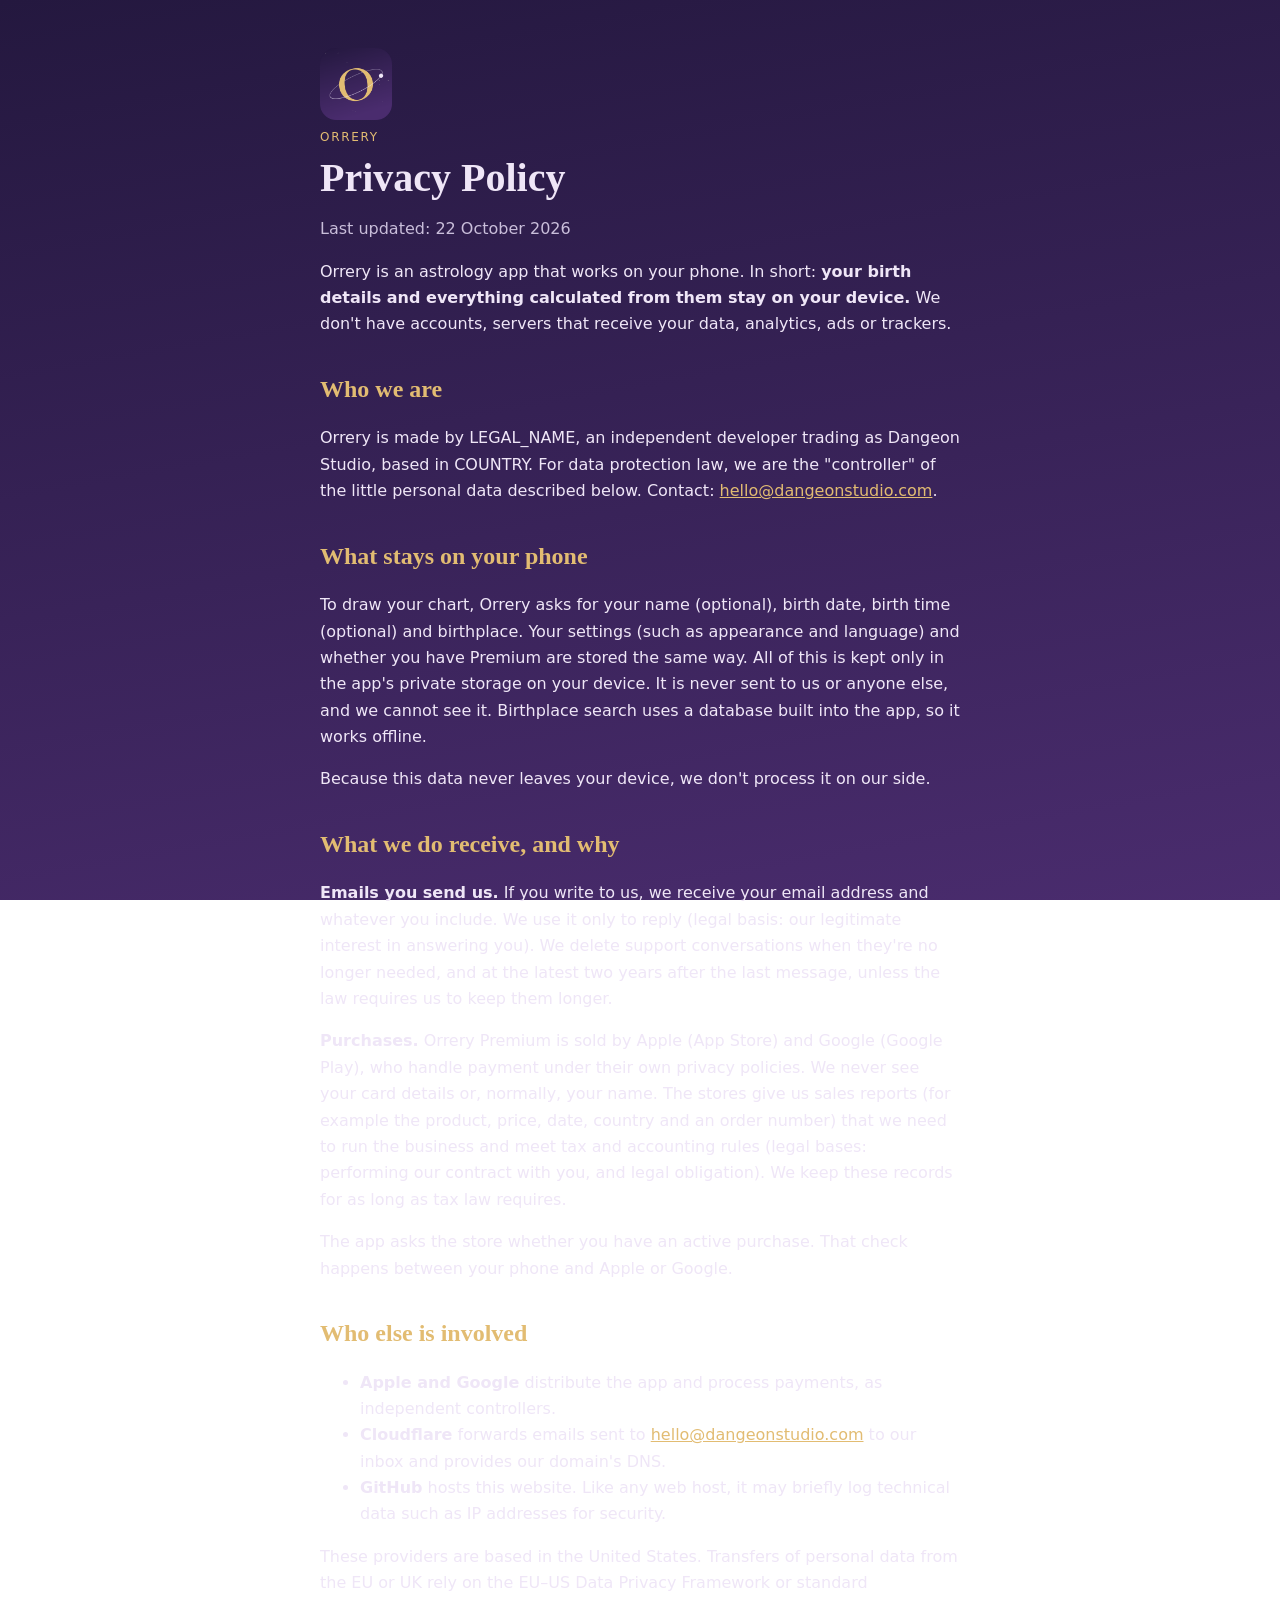
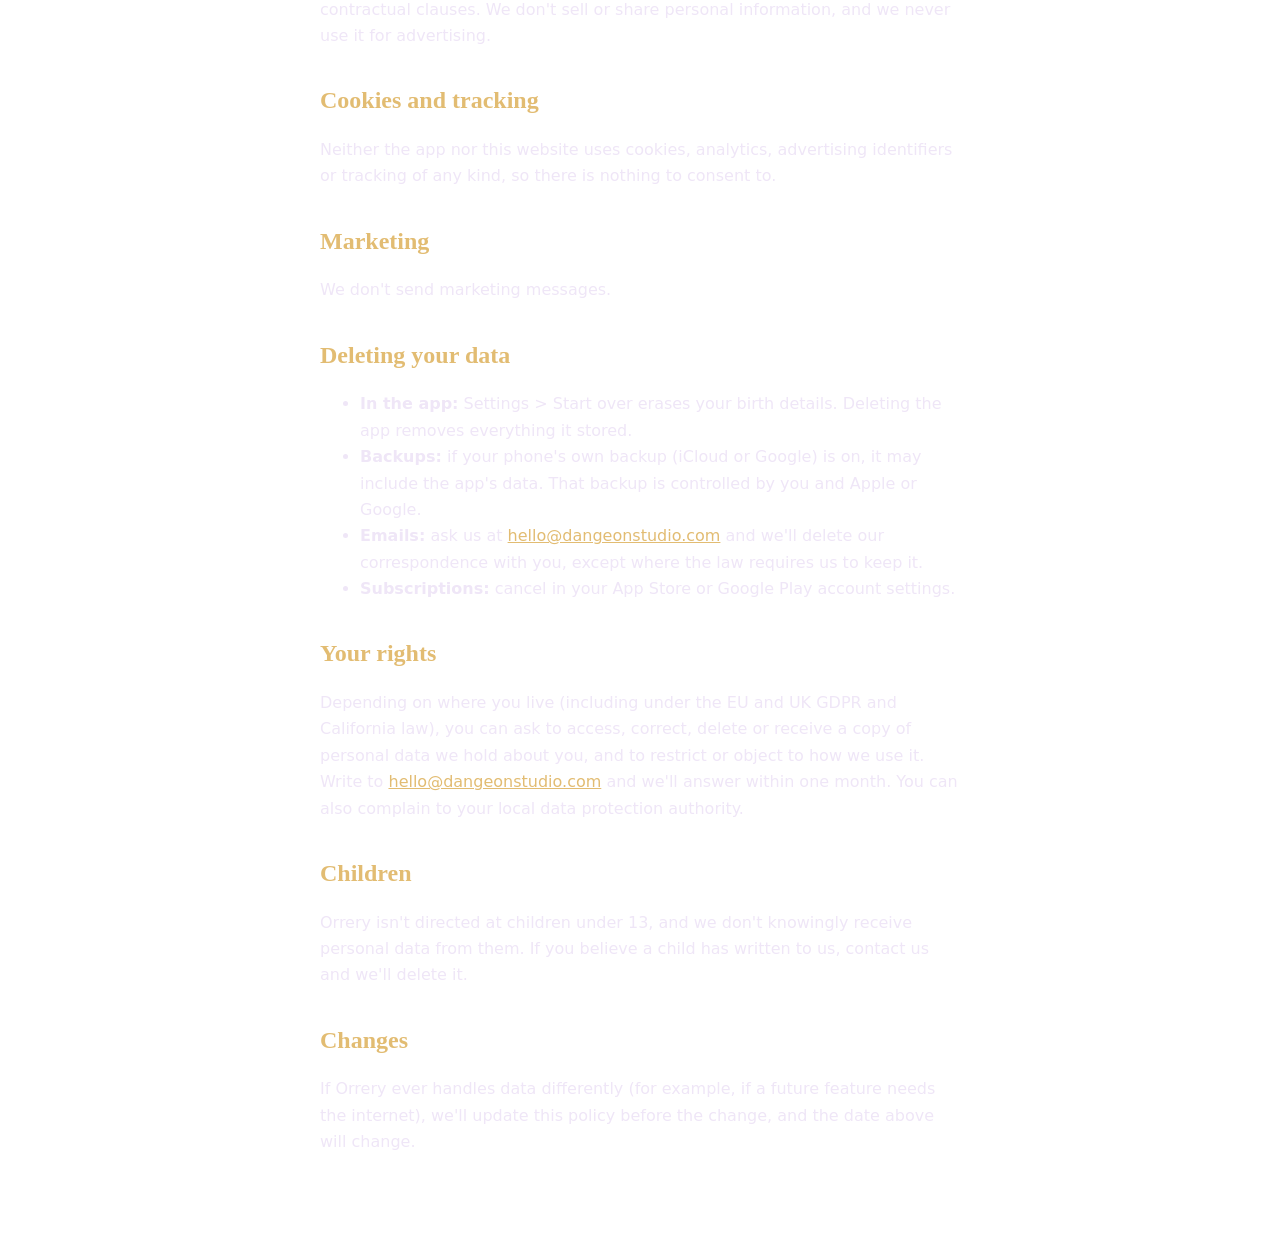
==== orrery/privacy.html @ 3363ac17 "Dangeon Studio site: home page and Orrery legal pages Co-Authored-By: Claude Opus 5.5 (1M context) <" ====
<!doctype html>
<html lang="en">
<head>
<meta charset="utf-8">
<meta name="viewport" content="width=device-width, initial-scale=1">
<title>Orrery Privacy Policy</title>
<link rel="stylesheet" href="../style.css">
</head>
<body>
<main>
<img class="mark" src="icon.png" alt="">
<div class="label">Orrery</div>
<h1>Privacy Policy</h1>
<p class="muted">Last updated: 22 October 2026</p>
<p>Orrery is an astrology app that works on your phone. In short: <strong>your birth details and everything calculated from them stay on your device.</strong> We don't have accounts, servers that receive your data, analytics, ads or trackers.</p>
<h2>Who we are</h2>
<p>Orrery is made by LEGAL_NAME, an independent developer trading as Dangeon Studio, based in COUNTRY. For data protection law, we are the "controller" of the little personal data described below. Contact: <a href="mailto:hello@dangeonstudio.com">hello@dangeonstudio.com</a>.</p>
<h2>What stays on your phone</h2>
<p>To draw your chart, Orrery asks for your name (optional), birth date, birth time (optional) and birthplace. Your settings (such as appearance and language) and whether you have Premium are stored the same way. All of this is kept only in the app's private storage on your device. It is never sent to us or anyone else, and we cannot see it. Birthplace search uses a database built into the app, so it works offline.</p>
<p>Because this data never leaves your device, we don't process it on our side.</p>
<h2>What we do receive, and why</h2>
<p><strong>Emails you send us.</strong> If you write to us, we receive your email address and whatever you include. We use it only to reply (legal basis: our legitimate interest in answering you). We delete support conversations when they're no longer needed, and at the latest two years after the last message, unless the law requires us to keep them longer.</p>
<p><strong>Purchases.</strong> Orrery Premium is sold by Apple (App Store) and Google (Google Play), who handle payment under their own privacy policies. We never see your card details or, normally, your name. The stores give us sales reports (for example the product, price, date, country and an order number) that we need to run the business and meet tax and accounting rules (legal bases: performing our contract with you, and legal obligation). We keep these records for as long as tax law requires.</p>
<p>The app asks the store whether you have an active purchase. That check happens between your phone and Apple or Google.</p>
<h2>Who else is involved</h2>
<ul><li><strong>Apple and Google</strong> distribute the app and process payments, as independent controllers.</li><li><strong>Cloudflare</strong> forwards emails sent to <a href="mailto:hello@dangeonstudio.com">hello@dangeonstudio.com</a> to our inbox and provides our domain's DNS.</li><li><strong>GitHub</strong> hosts this website. Like any web host, it may briefly log technical data such as IP addresses for security.</li></ul>
<p>These providers are based in the United States. Transfers of personal data from the EU or UK rely on the EU–US Data Privacy Framework or standard contractual clauses. We don't sell or share personal information, and we never use it for advertising.</p>
<h2>Cookies and tracking</h2>
<p>Neither the app nor this website uses cookies, analytics, advertising identifiers or tracking of any kind, so there is nothing to consent to.</p>
<h2>Marketing</h2>
<p>We don't send marketing messages.</p>
<h2>Deleting your data</h2>
<ul><li><strong>In the app:</strong> Settings &gt; Start over erases your birth details. Deleting the app removes everything it stored.</li><li><strong>Backups:</strong> if your phone's own backup (iCloud or Google) is on, it may include the app's data. That backup is controlled by you and Apple or Google.</li><li><strong>Emails:</strong> ask us at <a href="mailto:hello@dangeonstudio.com">hello@dangeonstudio.com</a> and we'll delete our correspondence with you, except where the law requires us to keep it.</li><li><strong>Subscriptions:</strong> cancel in your App Store or Google Play account settings.</li></ul>
<h2>Your rights</h2>
<p>Depending on where you live (including under the EU and UK GDPR and California law), you can ask to access, correct, delete or receive a copy of personal data we hold about you, and to restrict or object to how we use it. Write to <a href="mailto:hello@dangeonstudio.com">hello@dangeonstudio.com</a> and we'll answer within one month. You can also complain to your local data protection authority.</p>
<h2>Children</h2>
<p>Orrery isn't directed at children under 13, and we don't knowingly receive personal data from them. If you believe a child has written to us, contact us and we'll delete it.</p>
<h2>Changes</h2>
<p>If Orrery ever handles data differently (for example, if a future feature needs the internet), we'll update this policy before the change, and the date above will change.</p>
</main>
</body>
</html>
---- style.css ----
:root{--bg:#24183F;--bg2:#4A2C6E;--ink:#EFE6F7;--muted:#C9BEDA;--gold:#E2BC72}
*{box-sizing:border-box}
body{margin:0;min-height:100vh;background:linear-gradient(170deg,var(--bg),var(--bg2)) fixed;color:var(--ink);font:16px/1.65 system-ui,-apple-system,"Segoe UI",sans-serif}
main{max-width:680px;margin:0 auto;padding:48px 20px 80px}
h1{font-family:"Cormorant Garamond",Georgia,serif;font-weight:600;font-size:40px;line-height:1.1;margin:8px 0 4px}
h2{font-family:"Cormorant Garamond",Georgia,serif;font-weight:600;font-size:24px;margin:32px 0 6px;color:var(--gold)}
.label{letter-spacing:.14em;text-transform:uppercase;font-size:12px;color:var(--gold)}
.muted{color:var(--muted)}
a{color:var(--gold)}
img.mark{width:72px;height:72px}
.card{display:flex;gap:16px;align-items:center;margin-top:32px;padding:18px;border:1px solid rgba(239,230,247,.18);border-radius:18px;background:rgba(239,230,247,.06);color:var(--ink);text-decoration:none}
.card img{width:56px;height:56px}
.card strong{font-family:"Cormorant Garamond",Georgia,serif;font-size:24px;display:block}
.links a{display:inline-block;margin:6px 18px 0 0}
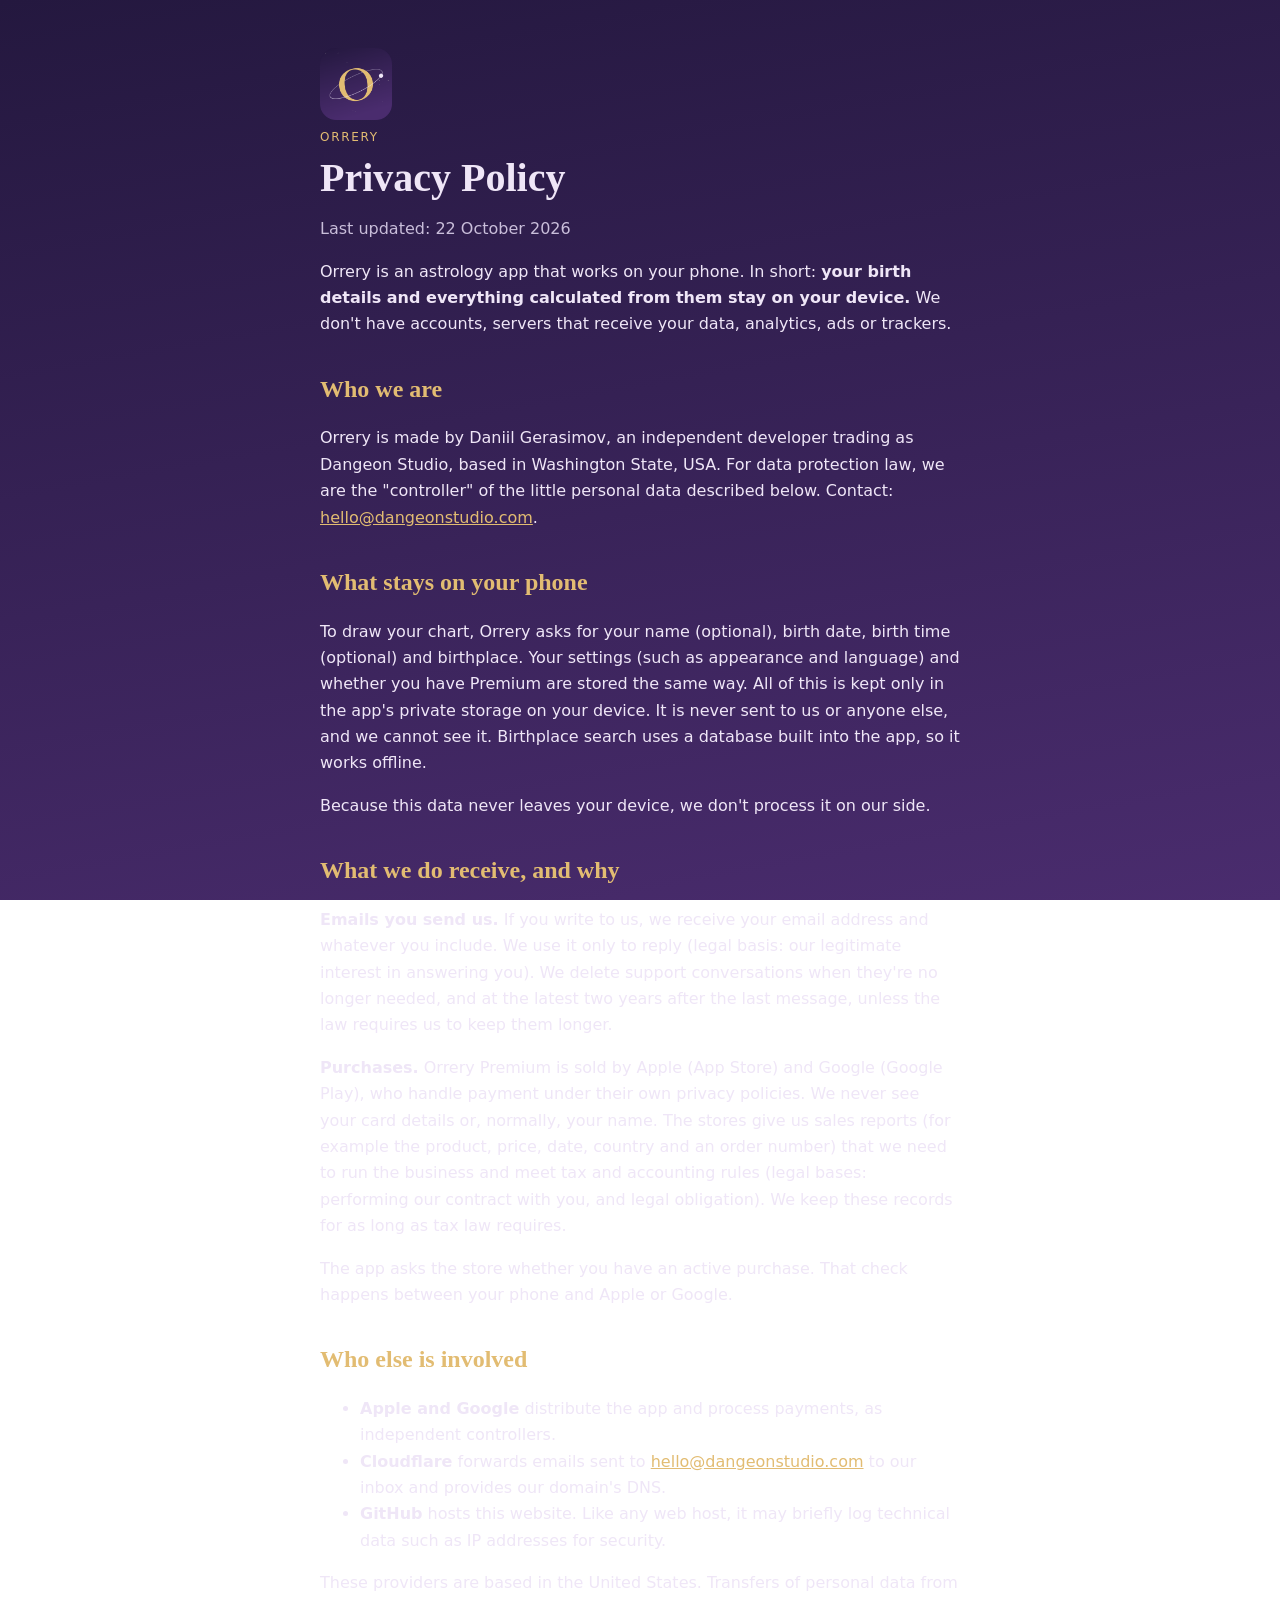
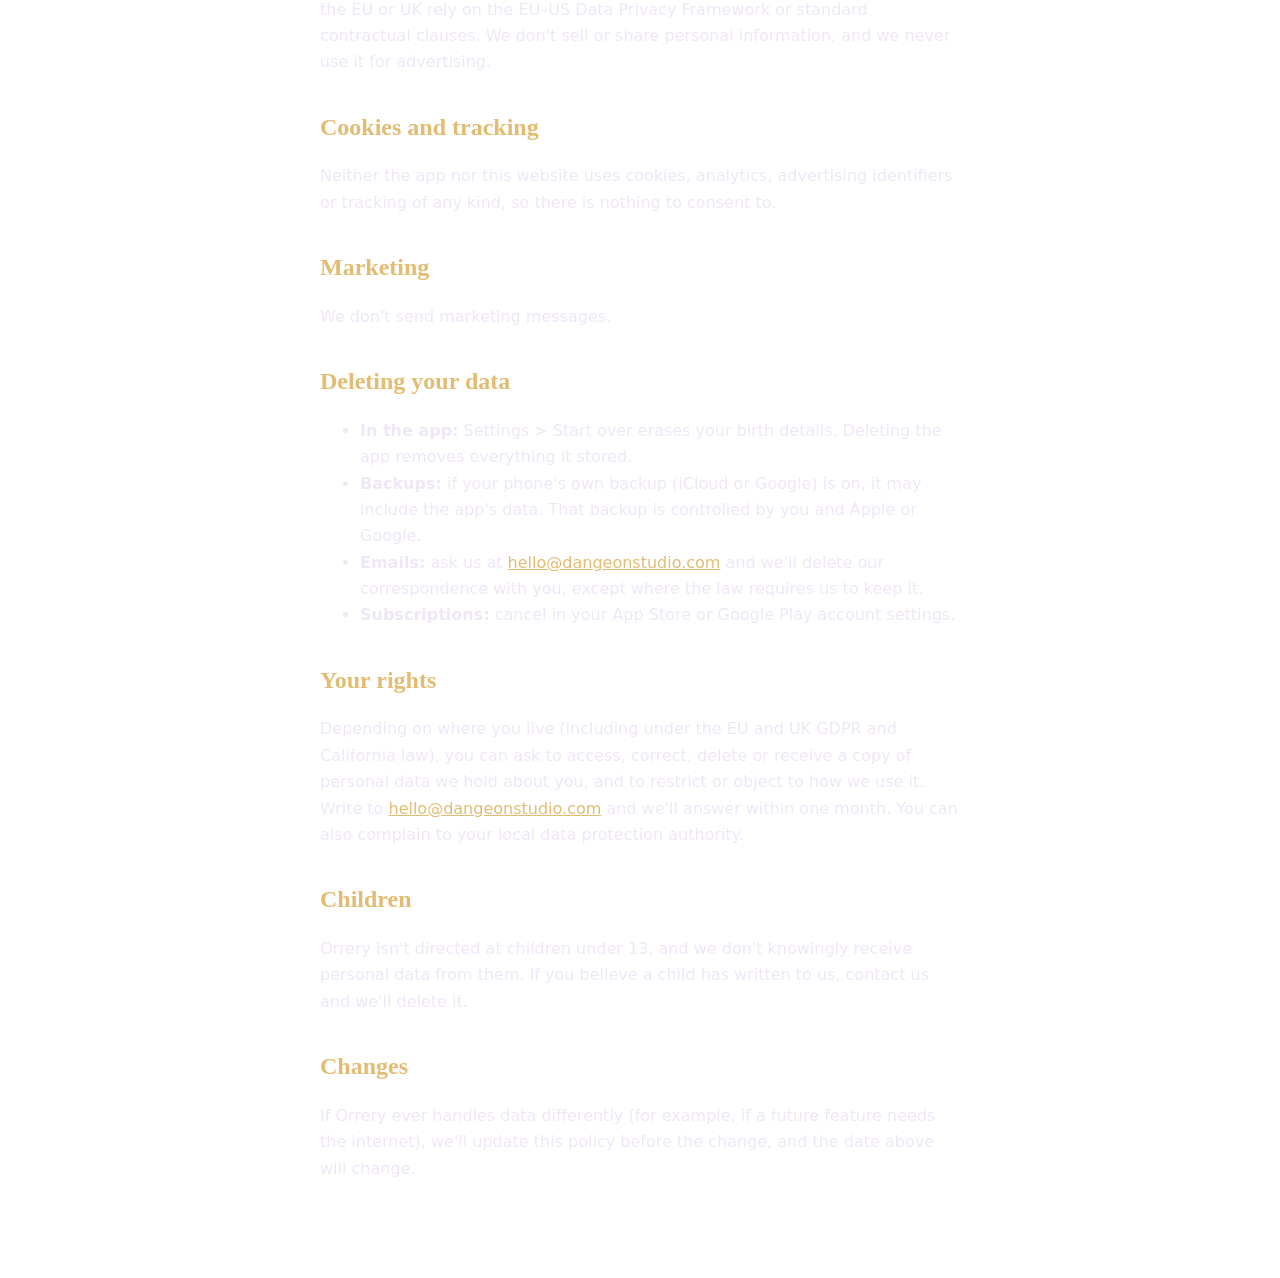
==== commit 9d6245b6: "Orrery legal pages: owner's name and Washington State, USA Co-Authored-By: Claude Opus 5.5 (1M conte" ====
--- a/orrery/privacy.html
+++ b/orrery/privacy.html
@@ -14,7 +14,7 @@
 <p class="muted">Last updated: 22 October 2026</p>
 <p>Orrery is an astrology app that works on your phone. In short: <strong>your birth details and everything calculated from them stay on your device.</strong> We don't have accounts, servers that receive your data, analytics, ads or trackers.</p>
 <h2>Who we are</h2>
-<p>Orrery is made by LEGAL_NAME, an independent developer trading as Dangeon Studio, based in COUNTRY. For data protection law, we are the "controller" of the little personal data described below. Contact: <a href="mailto:hello@dangeonstudio.com">hello@dangeonstudio.com</a>.</p>
+<p>Orrery is made by Daniil Gerasimov, an independent developer trading as Dangeon Studio, based in Washington State, USA. For data protection law, we are the "controller" of the little personal data described below. Contact: <a href="mailto:hello@dangeonstudio.com">hello@dangeonstudio.com</a>.</p>
 <h2>What stays on your phone</h2>
 <p>To draw your chart, Orrery asks for your name (optional), birth date, birth time (optional) and birthplace. Your settings (such as appearance and language) and whether you have Premium are stored the same way. All of this is kept only in the app's private storage on your device. It is never sent to us or anyone else, and we cannot see it. Birthplace search uses a database built into the app, so it works offline.</p>
 <p>Because this data never leaves your device, we don't process it on our side.</p>
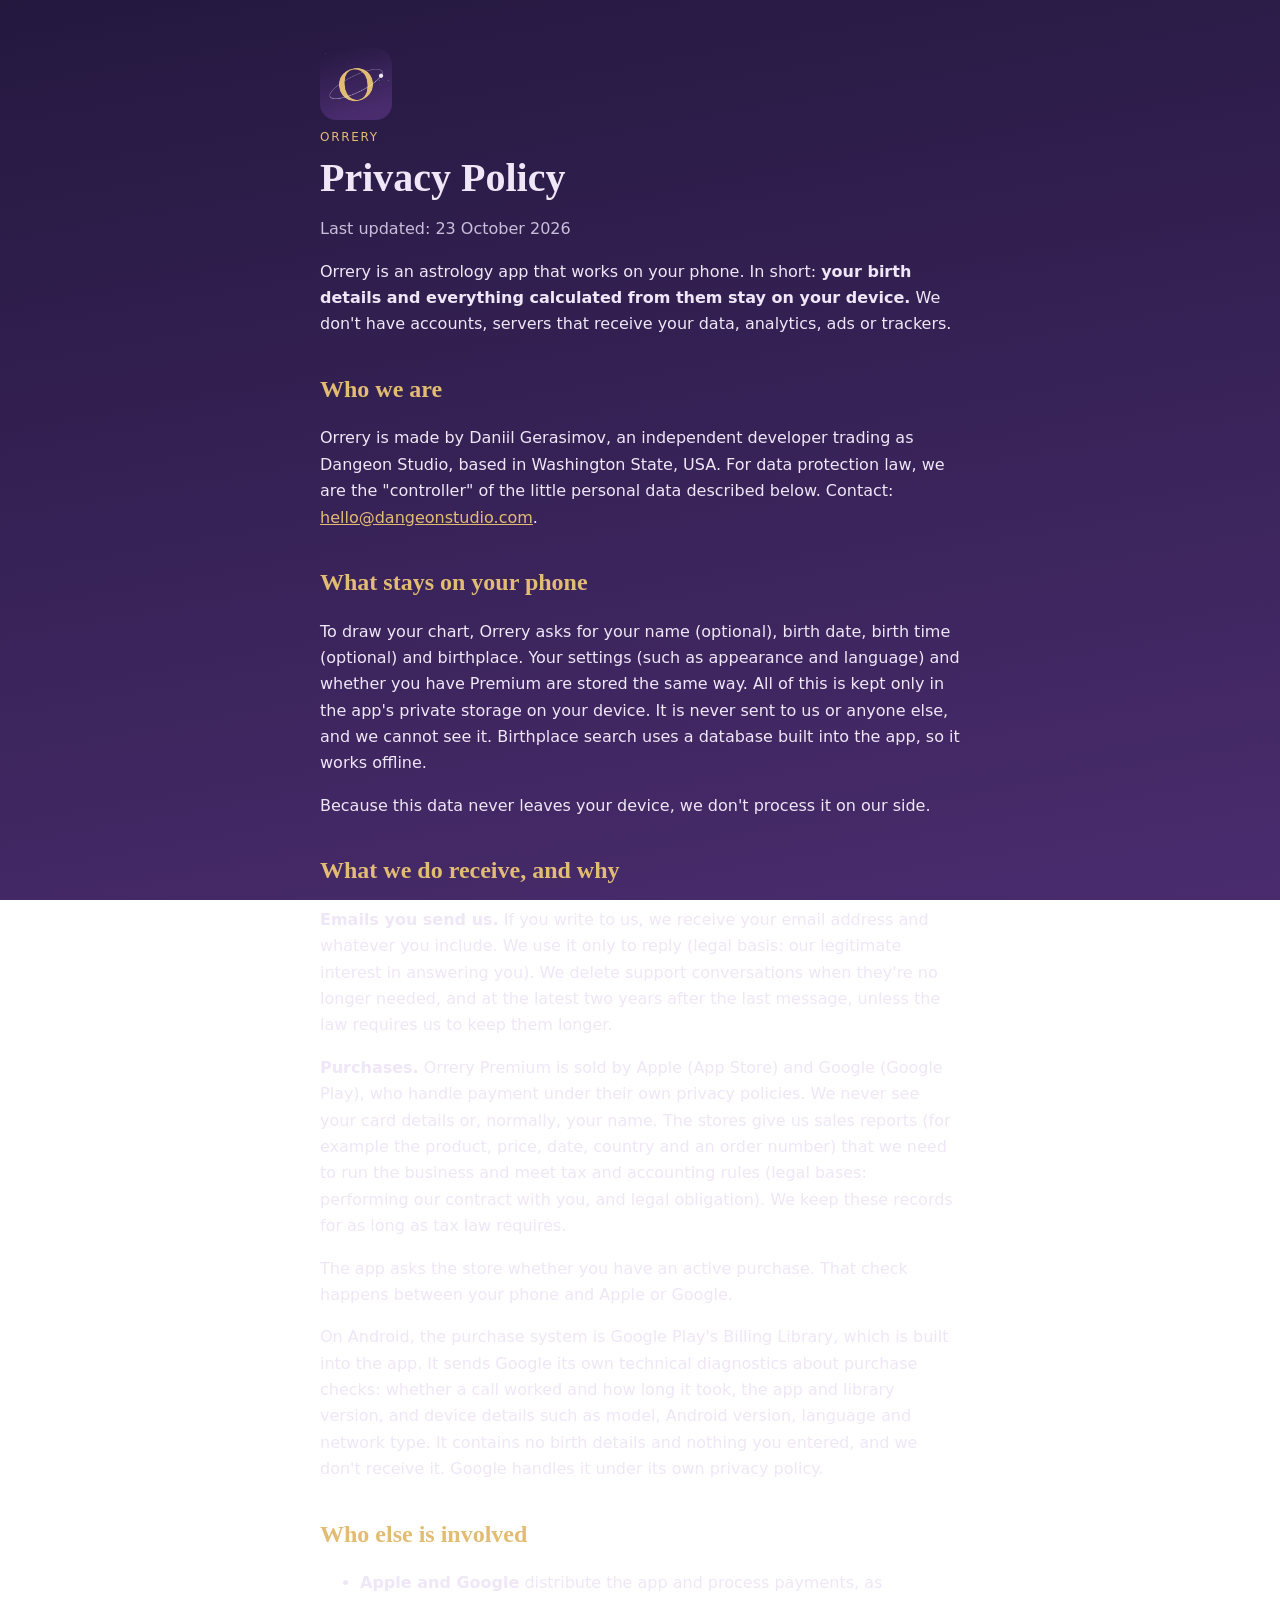
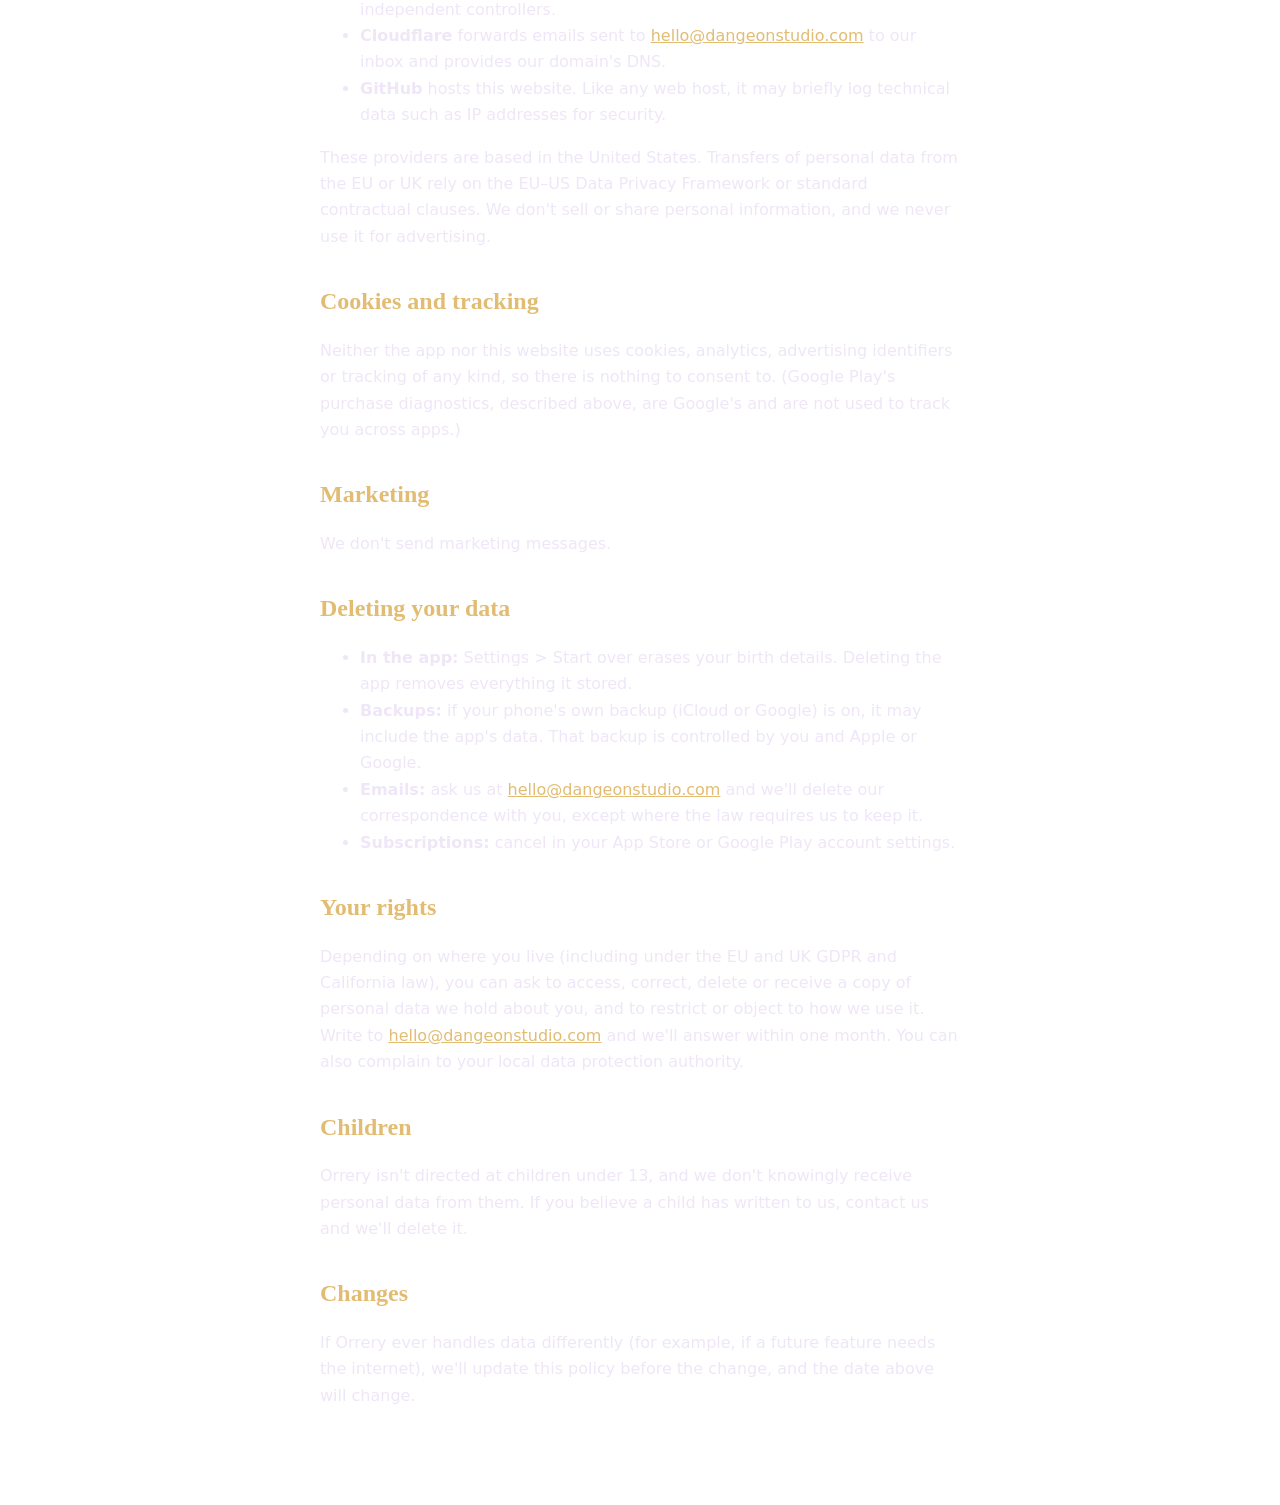
==== commit 8da83337: "Orrery privacy: Google Play billing diagnostics on Android Co-Authored-By: Claude Opus 5.5 (1M conte" ====
--- a/orrery/privacy.html
+++ b/orrery/privacy.html
@@ -11,7 +11,7 @@
 <img class="mark" src="icon.png" alt="">
 <div class="label">Orrery</div>
 <h1>Privacy Policy</h1>
-<p class="muted">Last updated: 22 October 2026</p>
+<p class="muted">Last updated: 23 October 2026</p>
 <p>Orrery is an astrology app that works on your phone. In short: <strong>your birth details and everything calculated from them stay on your device.</strong> We don't have accounts, servers that receive your data, analytics, ads or trackers.</p>
 <h2>Who we are</h2>
 <p>Orrery is made by Daniil Gerasimov, an independent developer trading as Dangeon Studio, based in Washington State, USA. For data protection law, we are the "controller" of the little personal data described below. Contact: <a href="mailto:hello@dangeonstudio.com">hello@dangeonstudio.com</a>.</p>
@@ -21,12 +21,13 @@
 <h2>What we do receive, and why</h2>
 <p><strong>Emails you send us.</strong> If you write to us, we receive your email address and whatever you include. We use it only to reply (legal basis: our legitimate interest in answering you). We delete support conversations when they're no longer needed, and at the latest two years after the last message, unless the law requires us to keep them longer.</p>
 <p><strong>Purchases.</strong> Orrery Premium is sold by Apple (App Store) and Google (Google Play), who handle payment under their own privacy policies. We never see your card details or, normally, your name. The stores give us sales reports (for example the product, price, date, country and an order number) that we need to run the business and meet tax and accounting rules (legal bases: performing our contract with you, and legal obligation). We keep these records for as long as tax law requires.</p>
-<p>The app asks the store whether you have an active purchase. That check happens between your phone and Apple or Google.</p>
+<p>The app asks the store whether you have an active purchase. That check happens between your phone and Apple or Google.
+<p>On Android, the purchase system is Google Play's Billing Library, which is built into the app. It sends Google its own technical diagnostics about purchase checks: whether a call worked and how long it took, the app and library version, and device details such as model, Android version, language and network type. It contains no birth details and nothing you entered, and we don't receive it. Google handles it under its own privacy policy.</p></p>
 <h2>Who else is involved</h2>
 <ul><li><strong>Apple and Google</strong> distribute the app and process payments, as independent controllers.</li><li><strong>Cloudflare</strong> forwards emails sent to <a href="mailto:hello@dangeonstudio.com">hello@dangeonstudio.com</a> to our inbox and provides our domain's DNS.</li><li><strong>GitHub</strong> hosts this website. Like any web host, it may briefly log technical data such as IP addresses for security.</li></ul>
 <p>These providers are based in the United States. Transfers of personal data from the EU or UK rely on the EU–US Data Privacy Framework or standard contractual clauses. We don't sell or share personal information, and we never use it for advertising.</p>
 <h2>Cookies and tracking</h2>
-<p>Neither the app nor this website uses cookies, analytics, advertising identifiers or tracking of any kind, so there is nothing to consent to.</p>
+<p>Neither the app nor this website uses cookies, analytics, advertising identifiers or tracking of any kind, so there is nothing to consent to. (Google Play's purchase diagnostics, described above, are Google's and are not used to track you across apps.)</p>
 <h2>Marketing</h2>
 <p>We don't send marketing messages.</p>
 <h2>Deleting your data</h2>
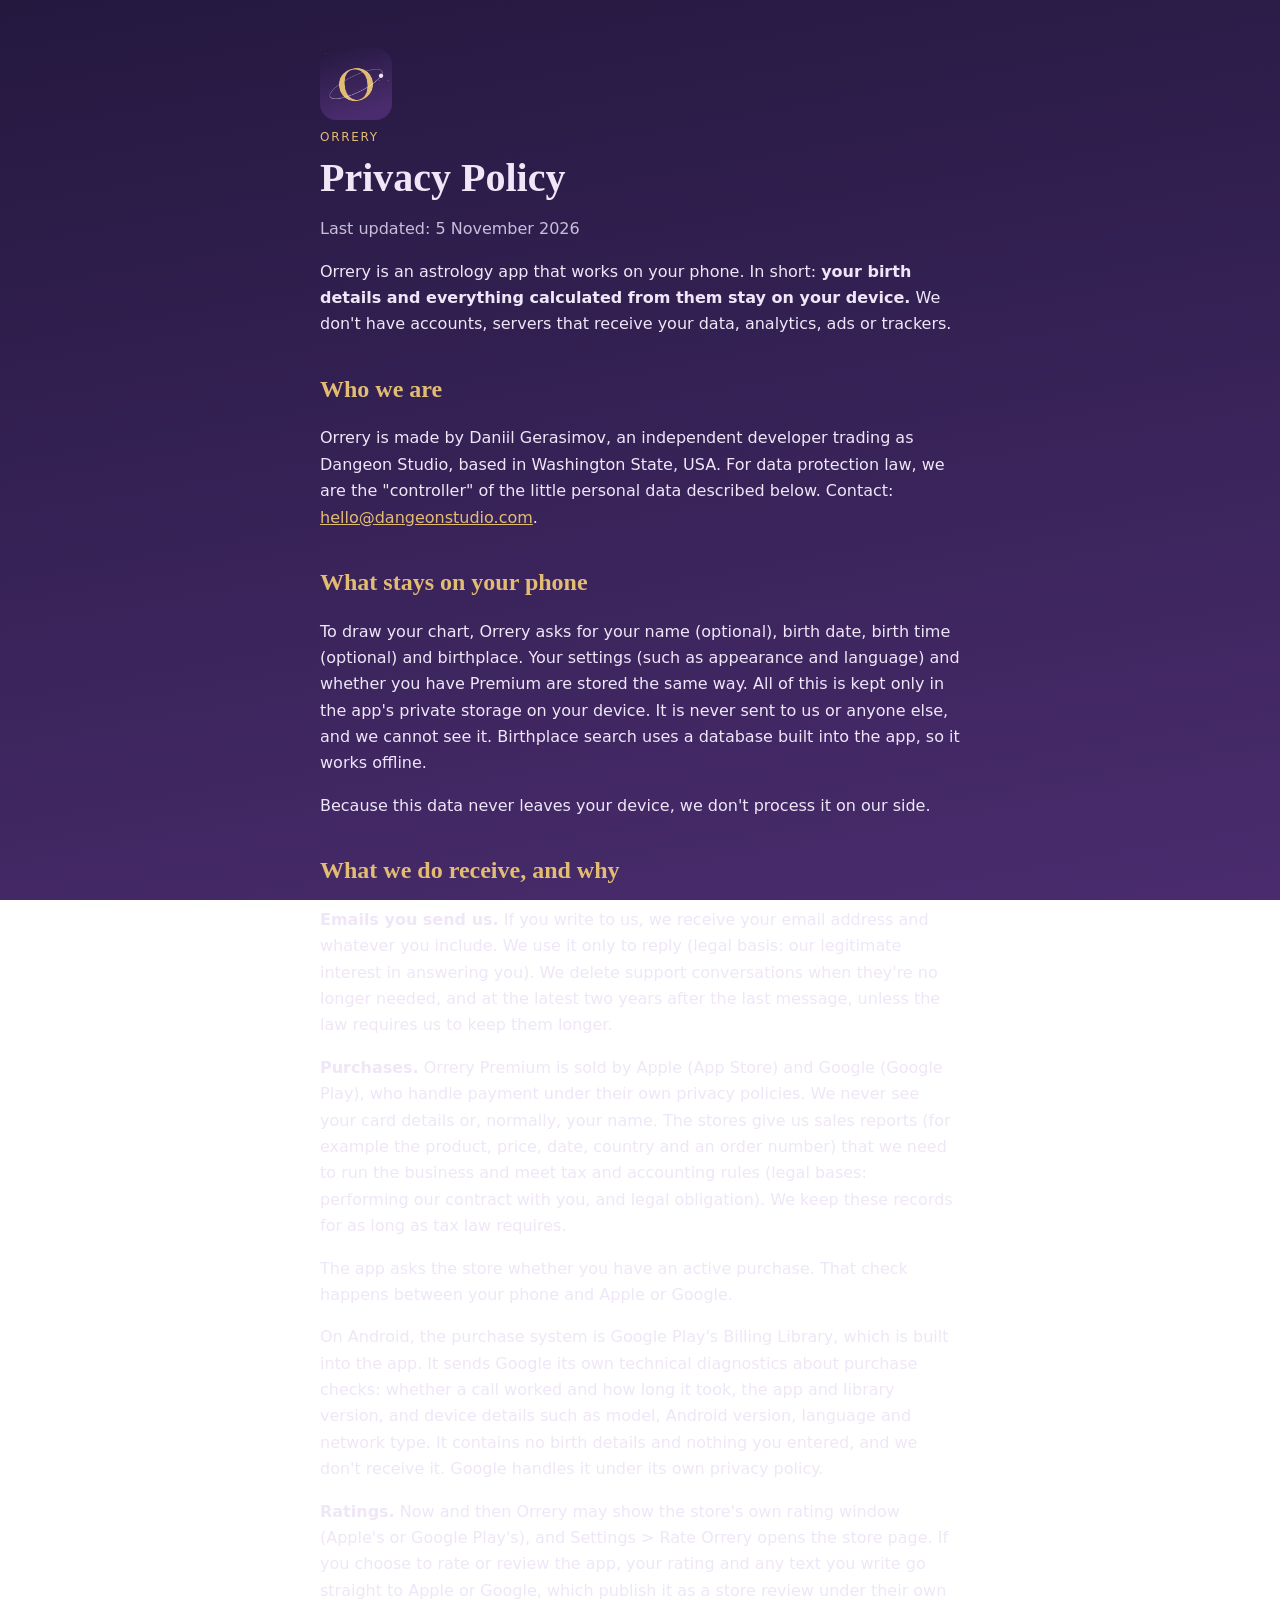
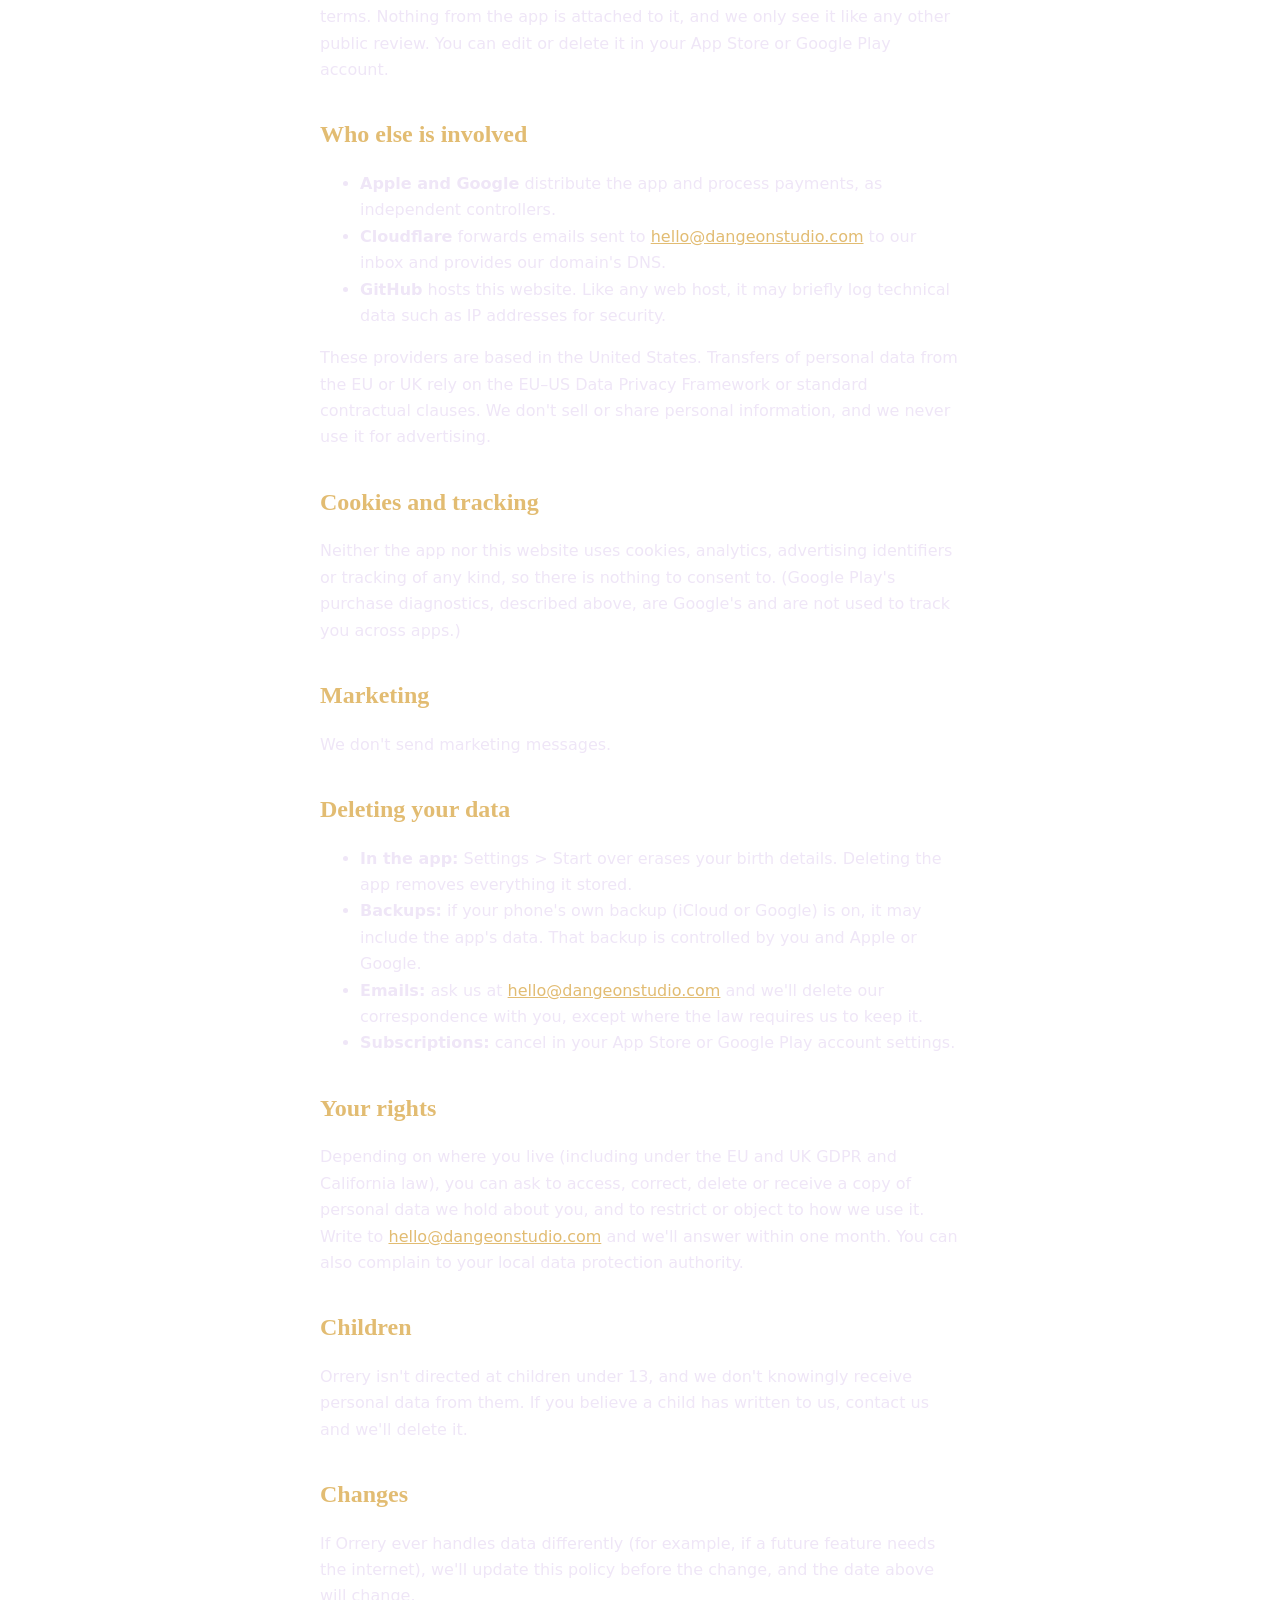
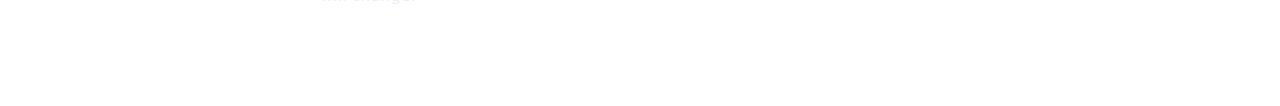
==== commit 07580eb6: "Orrery privacy: store ratings go to Apple/Google Co-Authored-By: Claude Opus 5.5 <noreply@anthropic." ====
--- a/orrery/privacy.html
+++ b/orrery/privacy.html
@@ -11,7 +11,7 @@
 <img class="mark" src="icon.png" alt="">
 <div class="label">Orrery</div>
 <h1>Privacy Policy</h1>
-<p class="muted">Last updated: 23 October 2026</p>
+<p class="muted">Last updated: 5 November 2026</p>
 <p>Orrery is an astrology app that works on your phone. In short: <strong>your birth details and everything calculated from them stay on your device.</strong> We don't have accounts, servers that receive your data, analytics, ads or trackers.</p>
 <h2>Who we are</h2>
 <p>Orrery is made by Daniil Gerasimov, an independent developer trading as Dangeon Studio, based in Washington State, USA. For data protection law, we are the "controller" of the little personal data described below. Contact: <a href="mailto:hello@dangeonstudio.com">hello@dangeonstudio.com</a>.</p>
@@ -23,6 +23,7 @@
 <p><strong>Purchases.</strong> Orrery Premium is sold by Apple (App Store) and Google (Google Play), who handle payment under their own privacy policies. We never see your card details or, normally, your name. The stores give us sales reports (for example the product, price, date, country and an order number) that we need to run the business and meet tax and accounting rules (legal bases: performing our contract with you, and legal obligation). We keep these records for as long as tax law requires.</p>
 <p>The app asks the store whether you have an active purchase. That check happens between your phone and Apple or Google.
 <p>On Android, the purchase system is Google Play's Billing Library, which is built into the app. It sends Google its own technical diagnostics about purchase checks: whether a call worked and how long it took, the app and library version, and device details such as model, Android version, language and network type. It contains no birth details and nothing you entered, and we don't receive it. Google handles it under its own privacy policy.</p></p>
+<p><strong>Ratings.</strong> Now and then Orrery may show the store's own rating window (Apple's or Google Play's), and Settings &gt; Rate Orrery opens the store page. If you choose to rate or review the app, your rating and any text you write go straight to Apple or Google, which publish it as a store review under their own terms. Nothing from the app is attached to it, and we only see it like any other public review. You can edit or delete it in your App Store or Google Play account.</p>
 <h2>Who else is involved</h2>
 <ul><li><strong>Apple and Google</strong> distribute the app and process payments, as independent controllers.</li><li><strong>Cloudflare</strong> forwards emails sent to <a href="mailto:hello@dangeonstudio.com">hello@dangeonstudio.com</a> to our inbox and provides our domain's DNS.</li><li><strong>GitHub</strong> hosts this website. Like any web host, it may briefly log technical data such as IP addresses for security.</li></ul>
 <p>These providers are based in the United States. Transfers of personal data from the EU or UK rely on the EU–US Data Privacy Framework or standard contractual clauses. We don't sell or share personal information, and we never use it for advertising.</p>
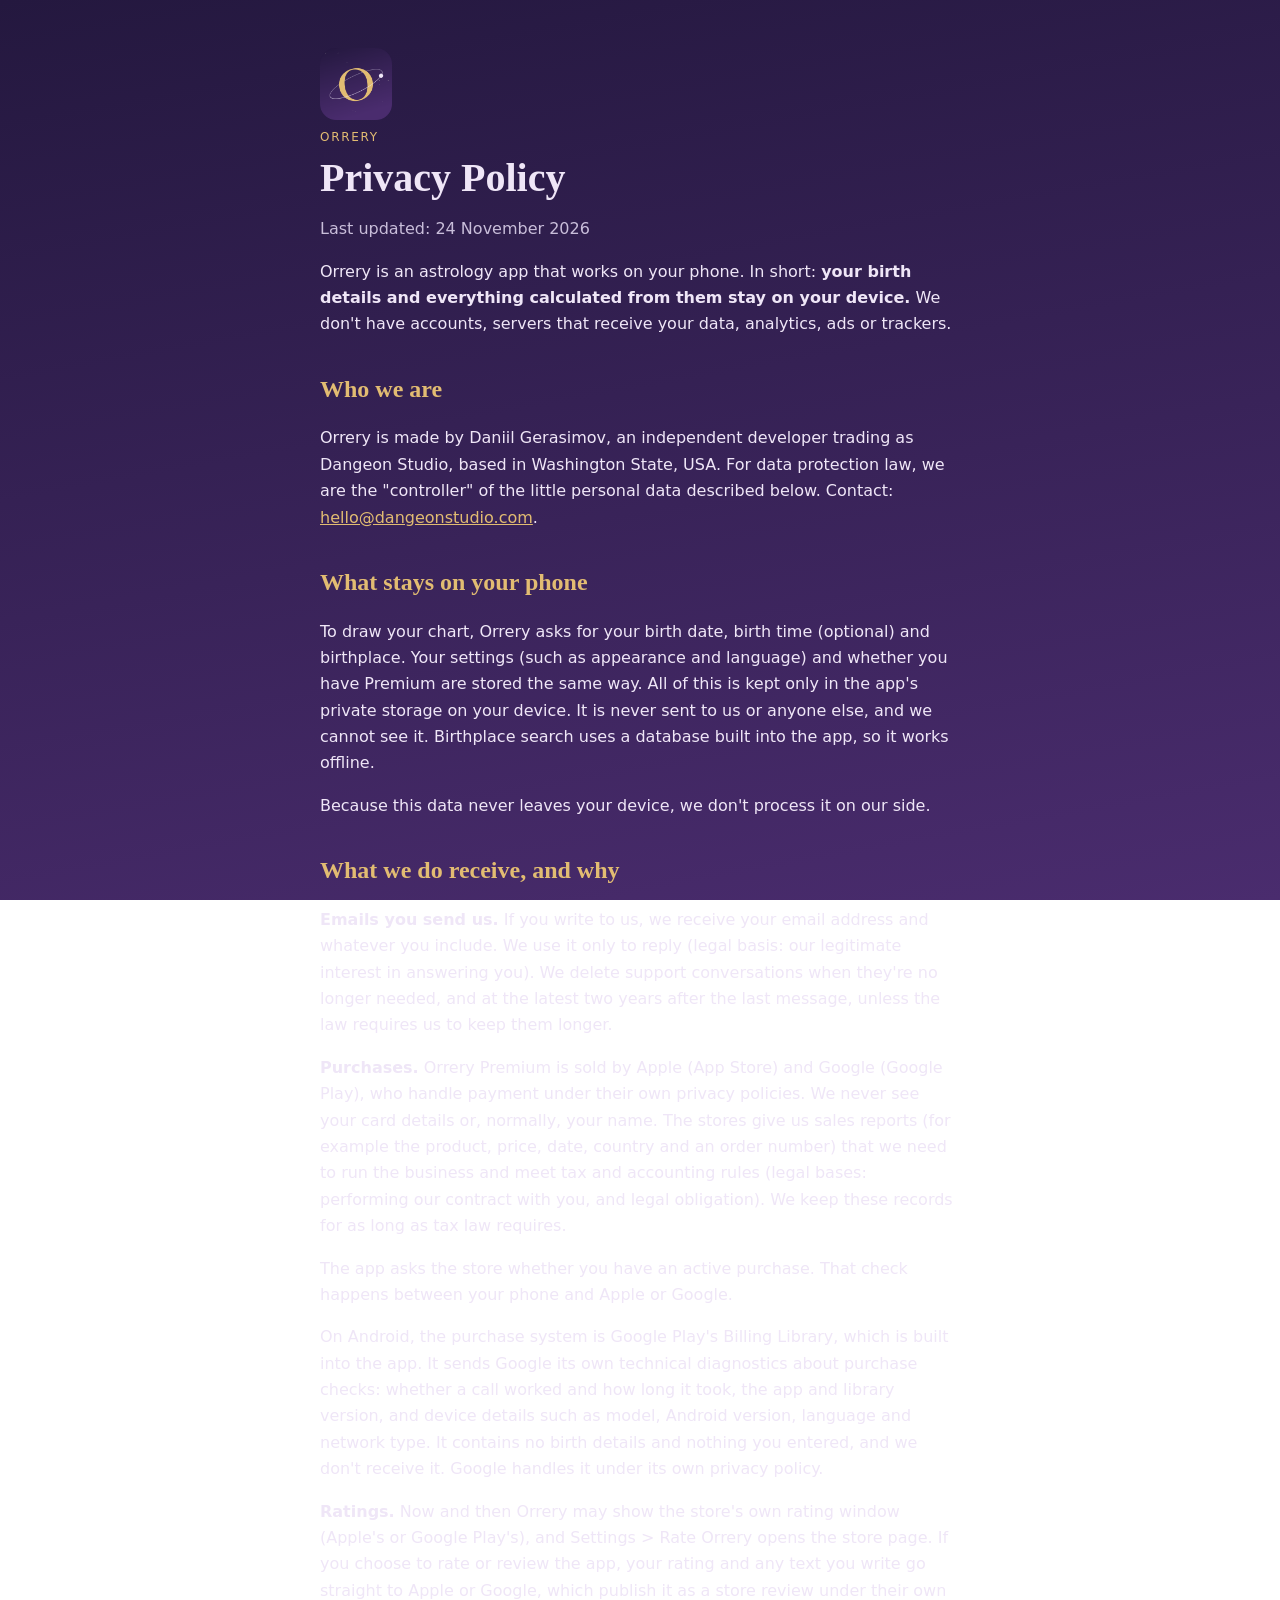
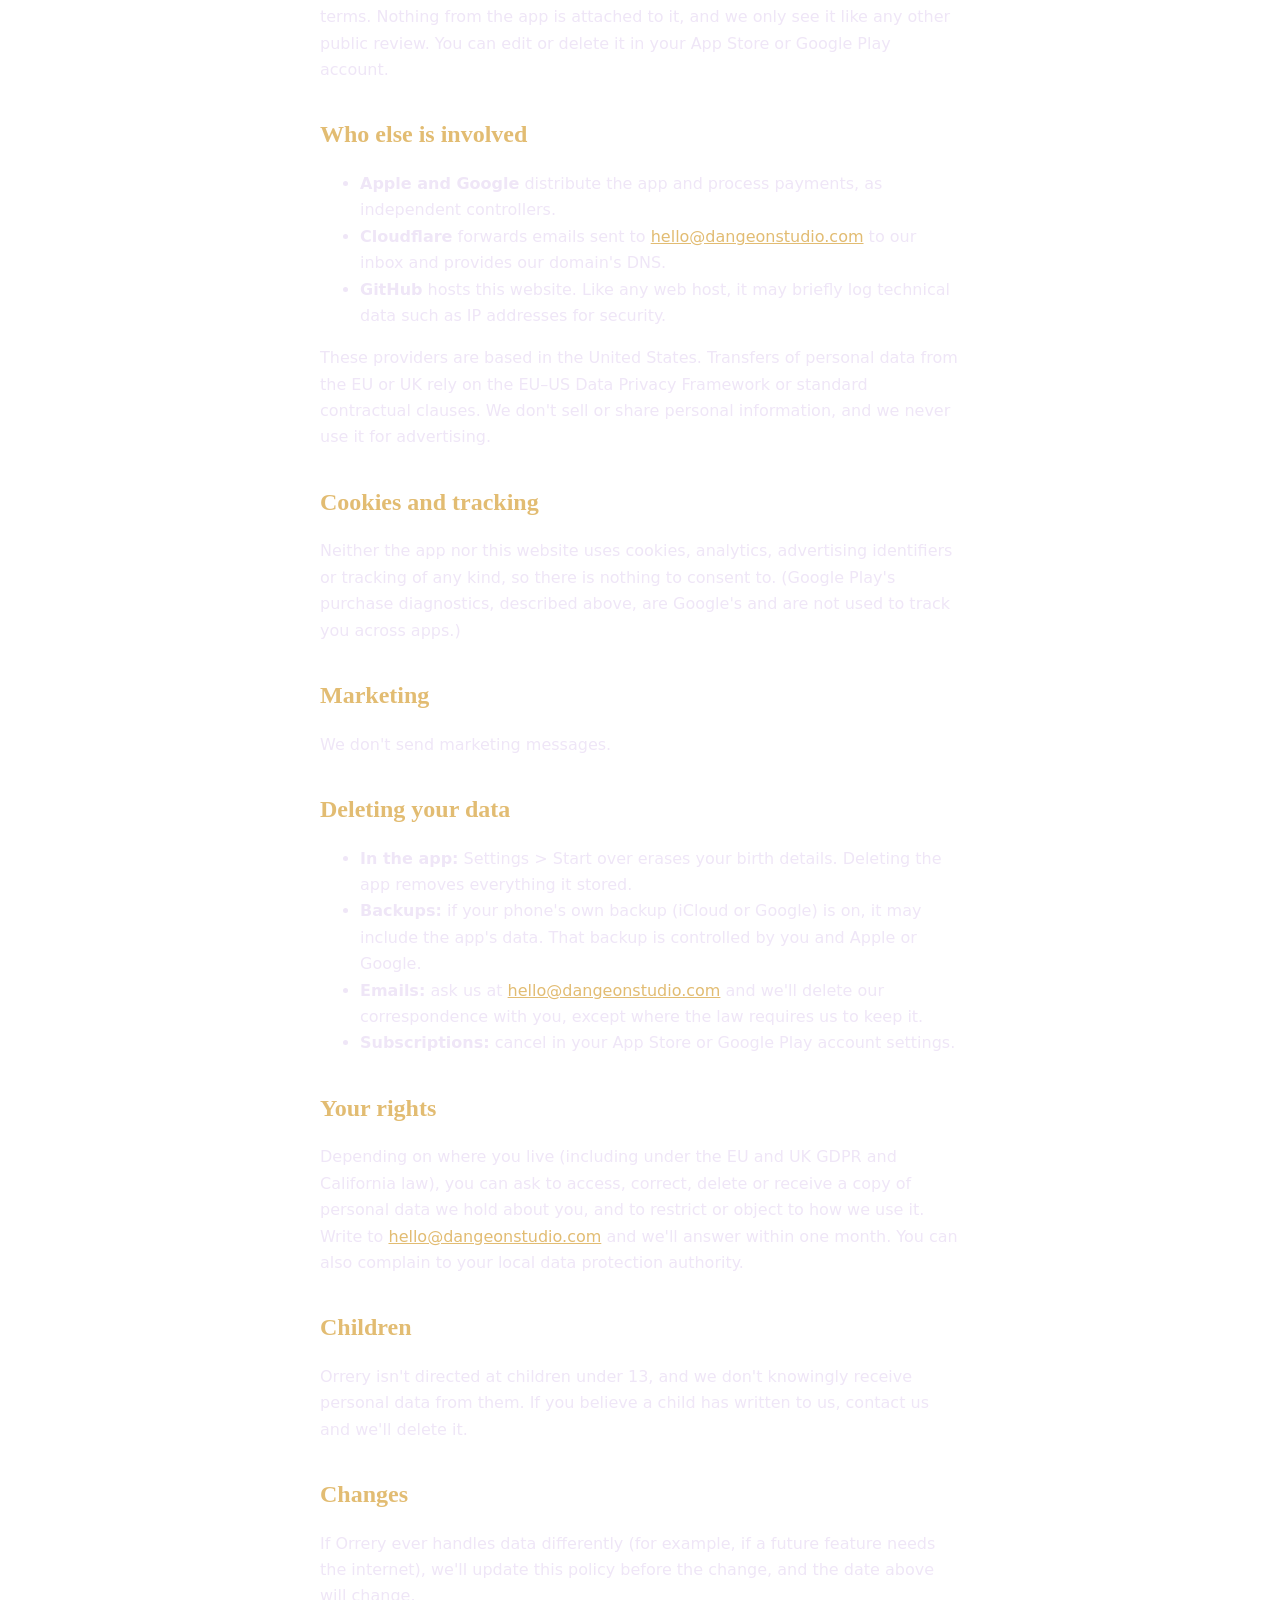
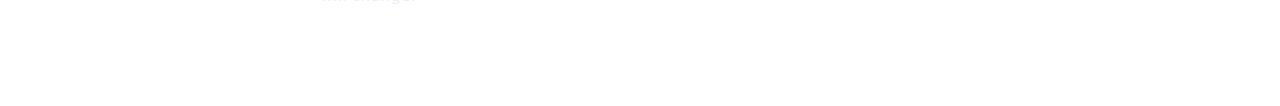
==== commit d5bbbb1e: "Orrery privacy policy: the app doesn't ask for a name The policy said Orrery asks for "your name (op" ====
--- a/orrery/privacy.html
+++ b/orrery/privacy.html
@@ -11,18 +11,18 @@
 <img class="mark" src="icon.png" alt="">
 <div class="label">Orrery</div>
 <h1>Privacy Policy</h1>
-<p class="muted">Last updated: 5 November 2026</p>
+<p class="muted">Last updated: 24 November 2026</p>
 <p>Orrery is an astrology app that works on your phone. In short: <strong>your birth details and everything calculated from them stay on your device.</strong> We don't have accounts, servers that receive your data, analytics, ads or trackers.</p>
 <h2>Who we are</h2>
 <p>Orrery is made by Daniil Gerasimov, an independent developer trading as Dangeon Studio, based in Washington State, USA. For data protection law, we are the "controller" of the little personal data described below. Contact: <a href="mailto:hello@dangeonstudio.com">hello@dangeonstudio.com</a>.</p>
 <h2>What stays on your phone</h2>
-<p>To draw your chart, Orrery asks for your name (optional), birth date, birth time (optional) and birthplace. Your settings (such as appearance and language) and whether you have Premium are stored the same way. All of this is kept only in the app's private storage on your device. It is never sent to us or anyone else, and we cannot see it. Birthplace search uses a database built into the app, so it works offline.</p>
+<p>To draw your chart, Orrery asks for your birth date, birth time (optional) and birthplace. Your settings (such as appearance and language) and whether you have Premium are stored the same way. All of this is kept only in the app's private storage on your device. It is never sent to us or anyone else, and we cannot see it. Birthplace search uses a database built into the app, so it works offline.</p>
 <p>Because this data never leaves your device, we don't process it on our side.</p>
 <h2>What we do receive, and why</h2>
 <p><strong>Emails you send us.</strong> If you write to us, we receive your email address and whatever you include. We use it only to reply (legal basis: our legitimate interest in answering you). We delete support conversations when they're no longer needed, and at the latest two years after the last message, unless the law requires us to keep them longer.</p>
 <p><strong>Purchases.</strong> Orrery Premium is sold by Apple (App Store) and Google (Google Play), who handle payment under their own privacy policies. We never see your card details or, normally, your name. The stores give us sales reports (for example the product, price, date, country and an order number) that we need to run the business and meet tax and accounting rules (legal bases: performing our contract with you, and legal obligation). We keep these records for as long as tax law requires.</p>
-<p>The app asks the store whether you have an active purchase. That check happens between your phone and Apple or Google.
-<p>On Android, the purchase system is Google Play's Billing Library, which is built into the app. It sends Google its own technical diagnostics about purchase checks: whether a call worked and how long it took, the app and library version, and device details such as model, Android version, language and network type. It contains no birth details and nothing you entered, and we don't receive it. Google handles it under its own privacy policy.</p></p>
+<p>The app asks the store whether you have an active purchase. That check happens between your phone and Apple or Google.</p>
+<p>On Android, the purchase system is Google Play's Billing Library, which is built into the app. It sends Google its own technical diagnostics about purchase checks: whether a call worked and how long it took, the app and library version, and device details such as model, Android version, language and network type. It contains no birth details and nothing you entered, and we don't receive it. Google handles it under its own privacy policy.</p>
 <p><strong>Ratings.</strong> Now and then Orrery may show the store's own rating window (Apple's or Google Play's), and Settings &gt; Rate Orrery opens the store page. If you choose to rate or review the app, your rating and any text you write go straight to Apple or Google, which publish it as a store review under their own terms. Nothing from the app is attached to it, and we only see it like any other public review. You can edit or delete it in your App Store or Google Play account.</p>
 <h2>Who else is involved</h2>
 <ul><li><strong>Apple and Google</strong> distribute the app and process payments, as independent controllers.</li><li><strong>Cloudflare</strong> forwards emails sent to <a href="mailto:hello@dangeonstudio.com">hello@dangeonstudio.com</a> to our inbox and provides our domain's DNS.</li><li><strong>GitHub</strong> hosts this website. Like any web host, it may briefly log technical data such as IP addresses for security.</li></ul>
